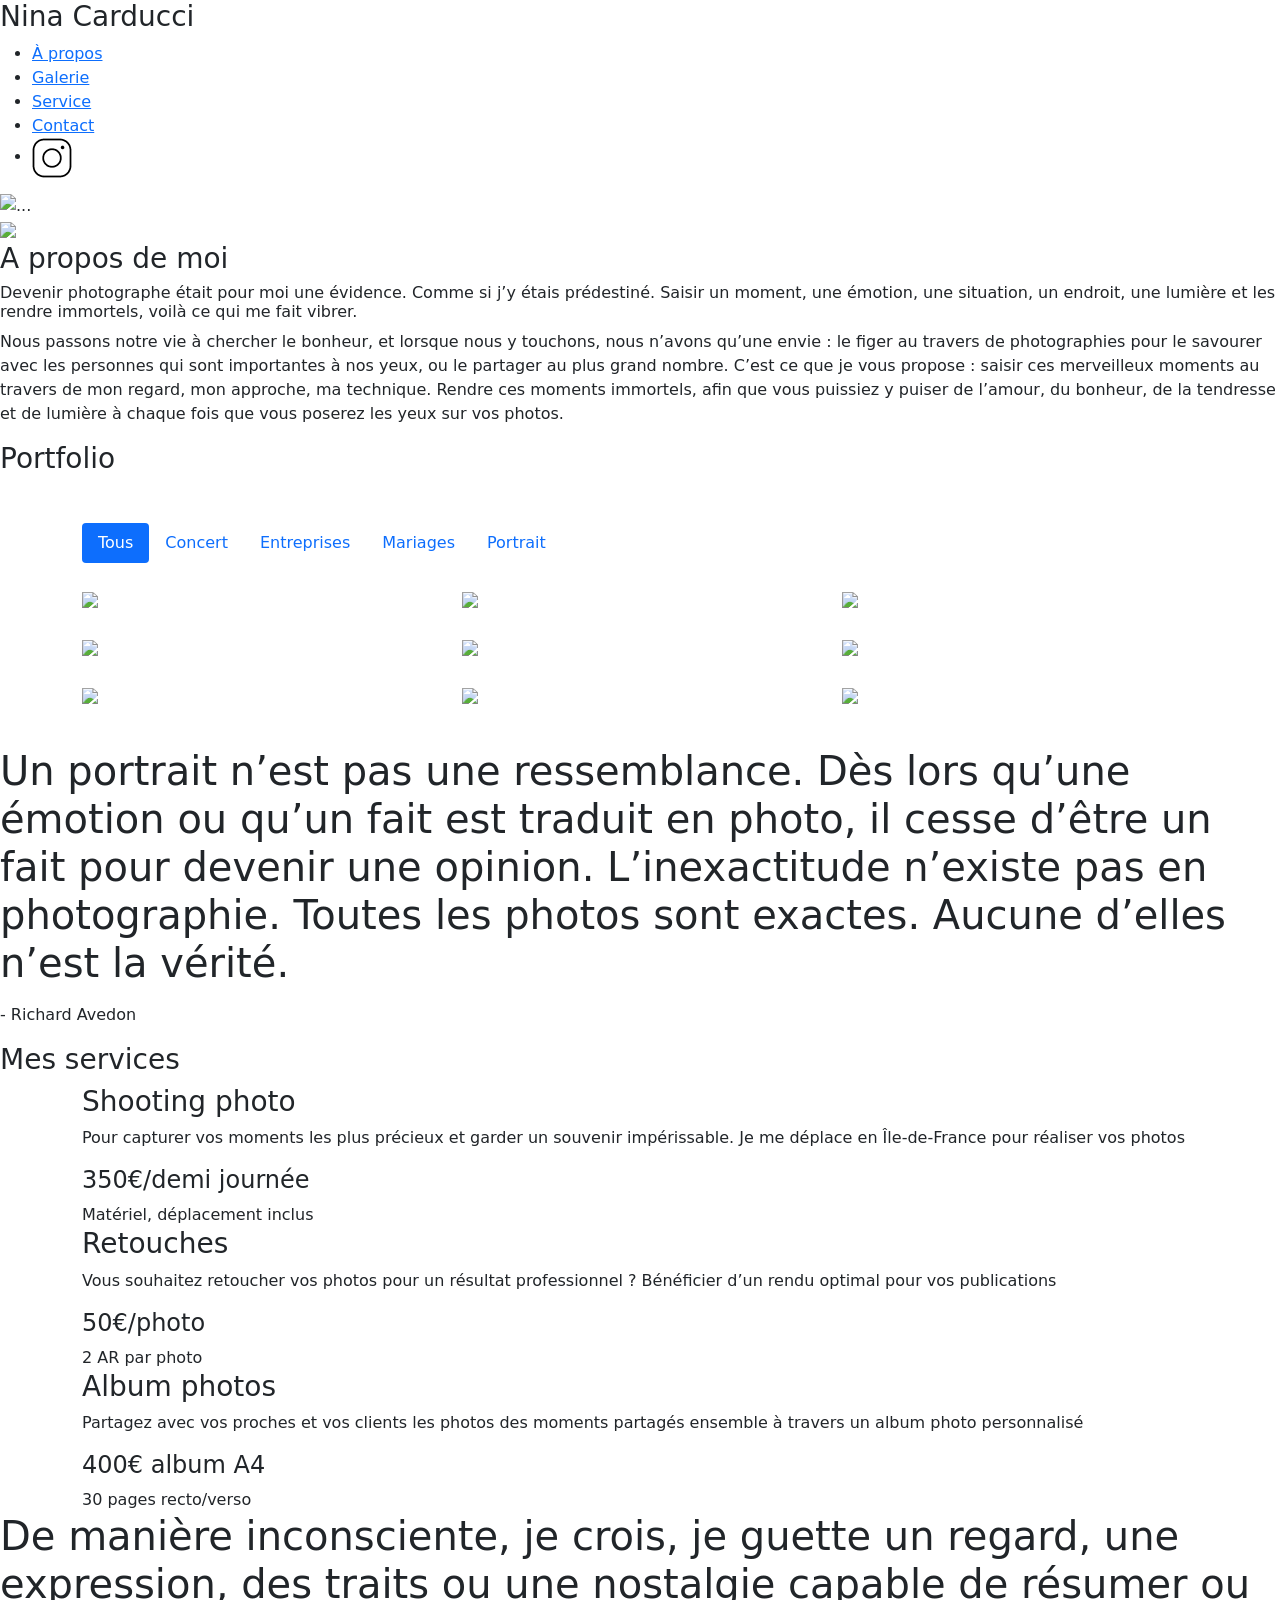
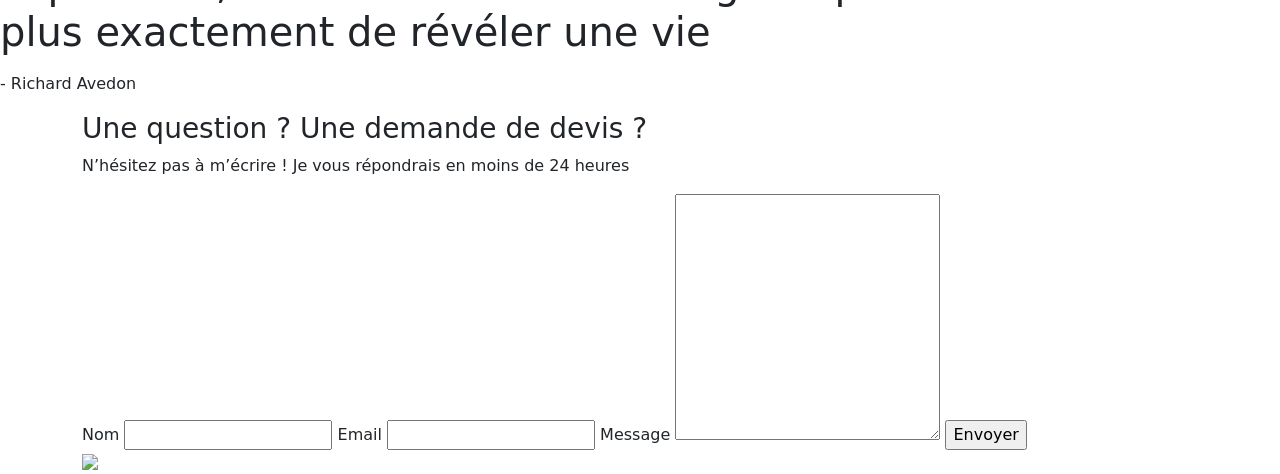
==== Nina-Carducci-Dev/index.html @ 120d2a0c "ive added the nina's folder" ====
<!DOCTYPE html>
<html>
<head>
	<meta name="viewport" content="width=device-width, initial-scale=1.0">
	<link rel="stylesheet" href="./assets/bootstrap/bootstrap.css">
	<link rel="stylesheet" href="./assets/style.css">
	<link rel="preconnect" href="https://fonts.googleapis.com">
	<link rel="preconnect" href="https://fonts.gstatic.com" crossorigin>
	<link href="https://fonts.googleapis.com/css2?family=Inter&family=Spectral:ital,wght@0,400;1,300;1,400;1,800&display=swap" rel="stylesheet">
	<meta charset="UTF-8">
	<script src="./assets/bootstrap/bootstrap.bundle.js"></script>
	<script src="https://code.jquery.com/jquery-3.4.1.min.js" integrity="sha256-CSXorXvZcTkaix6Yvo6HppcZGetbYMGWSFlBw8HfCJo=" crossorigin="anonymous"></script>
	<script src="./assets/maugallery.js"></script>
	<script src="./assets/scripts.js"></script>
</head>
<body>
<div class="top-header">
	<h3 class="name">Nina Carducci</h3>
	<div class="nav">   
		<ul>
			<li><a href="#about">À propos</a></li>
			<li><a href="#gallery">Galerie</a></li>
			<li><a href="#services">Service</a></li>
			<li><a href="#contact">Contact</a></li>
			<li><a class="social-link" href="https://www.instagram.com/ninacarducci.photo/?hl=fr" target="_blank"><img src="assets/images/instagram.png" alt=""></a></li>
		</ul>
	</div>
</div>
<div id="header">

	<div id="carouselExampleIndicators" class="carousel slide" data-bs-ride="carousel">
		<div class="carousel-indicators">
			<button type="button" data-bs-target="#carouselExampleIndicators" data-bs-slide-to="0" class="active" aria-current="true" aria-label="Slide 1"></button>
			<button type="button" data-bs-target="#carouselExampleIndicators" data-bs-slide-to="1" aria-label="Slide 2"></button>
			<button type="button" data-bs-target="#carouselExampleIndicators" data-bs-slide-to="2" aria-label="Slide 3"></button>
		</div>
		<div class="carousel-inner">
			<div class="carousel-item active">
				<img src="./assets/images/slider/ryoji-iwata-wUZjnOv7t0g-unsplash.jpg" class="d-block w-100" alt="...">
			</div>
			<div class="carousel-item">
				<img src="./assets/images/slider/nicholas-green-nPz8akkUmDI-unsplash.jpg" class="d-block w-100" alt="...">
			</div>
			<div class="carousel-item">
				<img src="./assets/images/slider/edward-cisneros-3_h6-1NPDGw-unsplash.jpg" class="d-block w-100" alt="...">
			</div>
		</div>
		<button class="carousel-control-prev" type="button" data-bs-target="#carouselExampleIndicators" data-bs-slide="prev">
			<span class="carousel-control-prev-icon" aria-hidden="true"></span>
			<span class="visually-hidden">Previous</span>
		</button>
		<button class="carousel-control-next" type="button" data-bs-target="#carouselExampleIndicators" data-bs-slide="next">
			<span class="carousel-control-next-icon" aria-hidden="true"></span>
			<span class="visually-hidden">Next</span>
		</button>
	</div>
</div>
<div id="about">
	<div class="picture left">
		<img src="./assets/images/nina.png">
	</div>
	<div id="about-me">
		<h3 class="about-me__title">A propos de moi</h3>
		<h6 class="about-me__introduction">Devenir photographe était pour moi une évidence. Comme si j’y étais prédestiné. Saisir un moment, une émotion, une situation, un endroit, une lumière et les rendre immortels, voilà ce qui me fait vibrer.</h6>
		<p>Nous passons notre vie à chercher le bonheur, et lorsque nous y touchons, nous n’avons qu’une envie : le figer au travers de photographies pour le savourer avec les personnes qui sont importantes à nos yeux, ou le partager au plus grand nombre.
			C’est ce que je vous propose : saisir ces merveilleux moments au travers de mon regard, mon approche, ma technique. Rendre ces moments immortels, afin que vous puissiez y puiser de l’amour, du bonheur, de la tendresse et de lumière à chaque fois que vous poserez les yeux sur vos photos.</p>
	</div>
</div>
<div id="gallery">
	<h3 class="title">Portfolio</h3>
	<div class="container py-3">
		<div class="gallery" style="display: none">
			<img data-gallery-tag="Concert" class="gallery-item" src="./assets/images/gallery/concerts/aaron-paul-wnX-fXzB6Cw-unsplash.jpg"/>
			<img data-gallery-tag="Entreprises" class="gallery-item" src="./assets/images/gallery/entreprise/ali-morshedlou-WMD64tMfc4k-unsplash.jpg"/>
			<img data-gallery-tag="Entreprises" class="gallery-item" src="./assets/images/gallery/entreprise/jason-goodman-tHO1_OuKbg0-unsplash.jpg"/>
			<img data-gallery-tag="Mariages" class="gallery-item" src="./assets/images/gallery/mariage/hannah-busing-RvF2R_qMpRk-unsplash.jpg"/>
			<img data-gallery-tag="Portrait" class="gallery-item" src="./assets/images/gallery/portraits/ade-tunji-rVkhWWZFAtQ-unsplash.jpg"/>
			<img data-gallery-tag="Mariages" class="gallery-item" src="./assets/images/gallery/mariage/jakob-owens-SiniLJkXhMc-unsplash.jpg"/>
			<img data-gallery-tag="Portrait" class="gallery-item" src="./assets/images/gallery/portraits/nino-van-prattenburg--443cl1uR_8-unsplash.jpg"/>
			<img data-gallery-tag="Concert" class="gallery-item" src="./assets/images/gallery/concerts/austin-neill-hgO1wFPXl3I-unsplash.jpg"/>
			<img data-gallery-tag="Entreprises" class="gallery-item" src="./assets/images/gallery/entreprise/mateus-campos-felipe-Fsgzm8N0hIY-unsplash.jpg"/>
		</div>
	</div>
	<div class="quote">
		<figure>
			<blockquote>
				<h1 class="quote__text">Un portrait n’est pas une ressemblance. Dès lors qu’une émotion ou qu’un fait est traduit en photo, il cesse d’être un fait pour devenir une opinion. L’inexactitude n’existe pas en photographie. Toutes les photos sont exactes. Aucune d’elles n’est la vérité.</h1>
			</blockquote>
			<figcaption class="quote__author">- Richard Avedon</figcaption>
		</figure>
	</div>
</div>
<div id="services">
	<h3 class="title">Mes services</h3>
	<div class="container">
		<div class="service">
			<div class="service__description">
				<h3>Shooting photo</h3>
				<p>Pour capturer vos moments les plus précieux et garder un souvenir impérissable. Je me déplace en Île-de-France pour réaliser vos photos</p>
			</div>
			<div class="service__price">
				<h4>350€/demi journée</h4>
				<span>Matériel, déplacement inclus</span>
			</div>

		</div>
		<div class="service">
			<div class="service__description">
				<h3>Retouches</h3>
				<p>Vous souhaitez retoucher vos photos pour un résultat professionnel ? Bénéficier d’un rendu optimal pour vos publications</p>
			</div>
			<div class="service__price">
				<h4>50€/photo</h4>
				<span>2 AR par photo</span>
			</div>
		</div>
		<div class="service">
			<div class="service__description">
				<h3>Album photos</h3>
				<p>Partagez avec vos proches et vos clients les photos des moments partagés ensemble à travers un album photo personnalisé</p>
			</div>
			<div class="service__price">
				<h4>400€ album A4</h4>
				<span>30 pages recto/verso</span>
			</div>
		</div>
	</div>
</div>
<div class="quote">
	<figure>
		<blockquote>
			<h1 class="quote__text">De manière inconsciente, je crois, je guette un regard, une expression, des traits ou une nostalgie capable de résumer ou plus exactement de révéler une vie</h1>
		</blockquote>
		<figcaption class="quote__author">- Richard Avedon</figcaption>
	</figure>
</div>
<div id="contact">
	<div class="container">
		<div class="form-container">
			<h3>Une question ? Une demande de devis ?</h3>
			<p> N’hésitez pas à m’écrire ! Je vous répondrais en moins de 24 heures</p>
			<form action="" method="post">
				<label>Nom</label>
				<input type="text" name="nom" id="nom">
				<label>Email</label>
				<input type="email" name="email" id="email">
				<label>Message</label>
				<textarea name="message" id="message" cols="30" rows="10"></textarea>
				<input type="submit" value="Envoyer"/>
			</form>
		</div>
		<div class="picture right">
			<img src="./assets/images/camera.png">
		</div>
	</div>
</div>
</body>
</html>
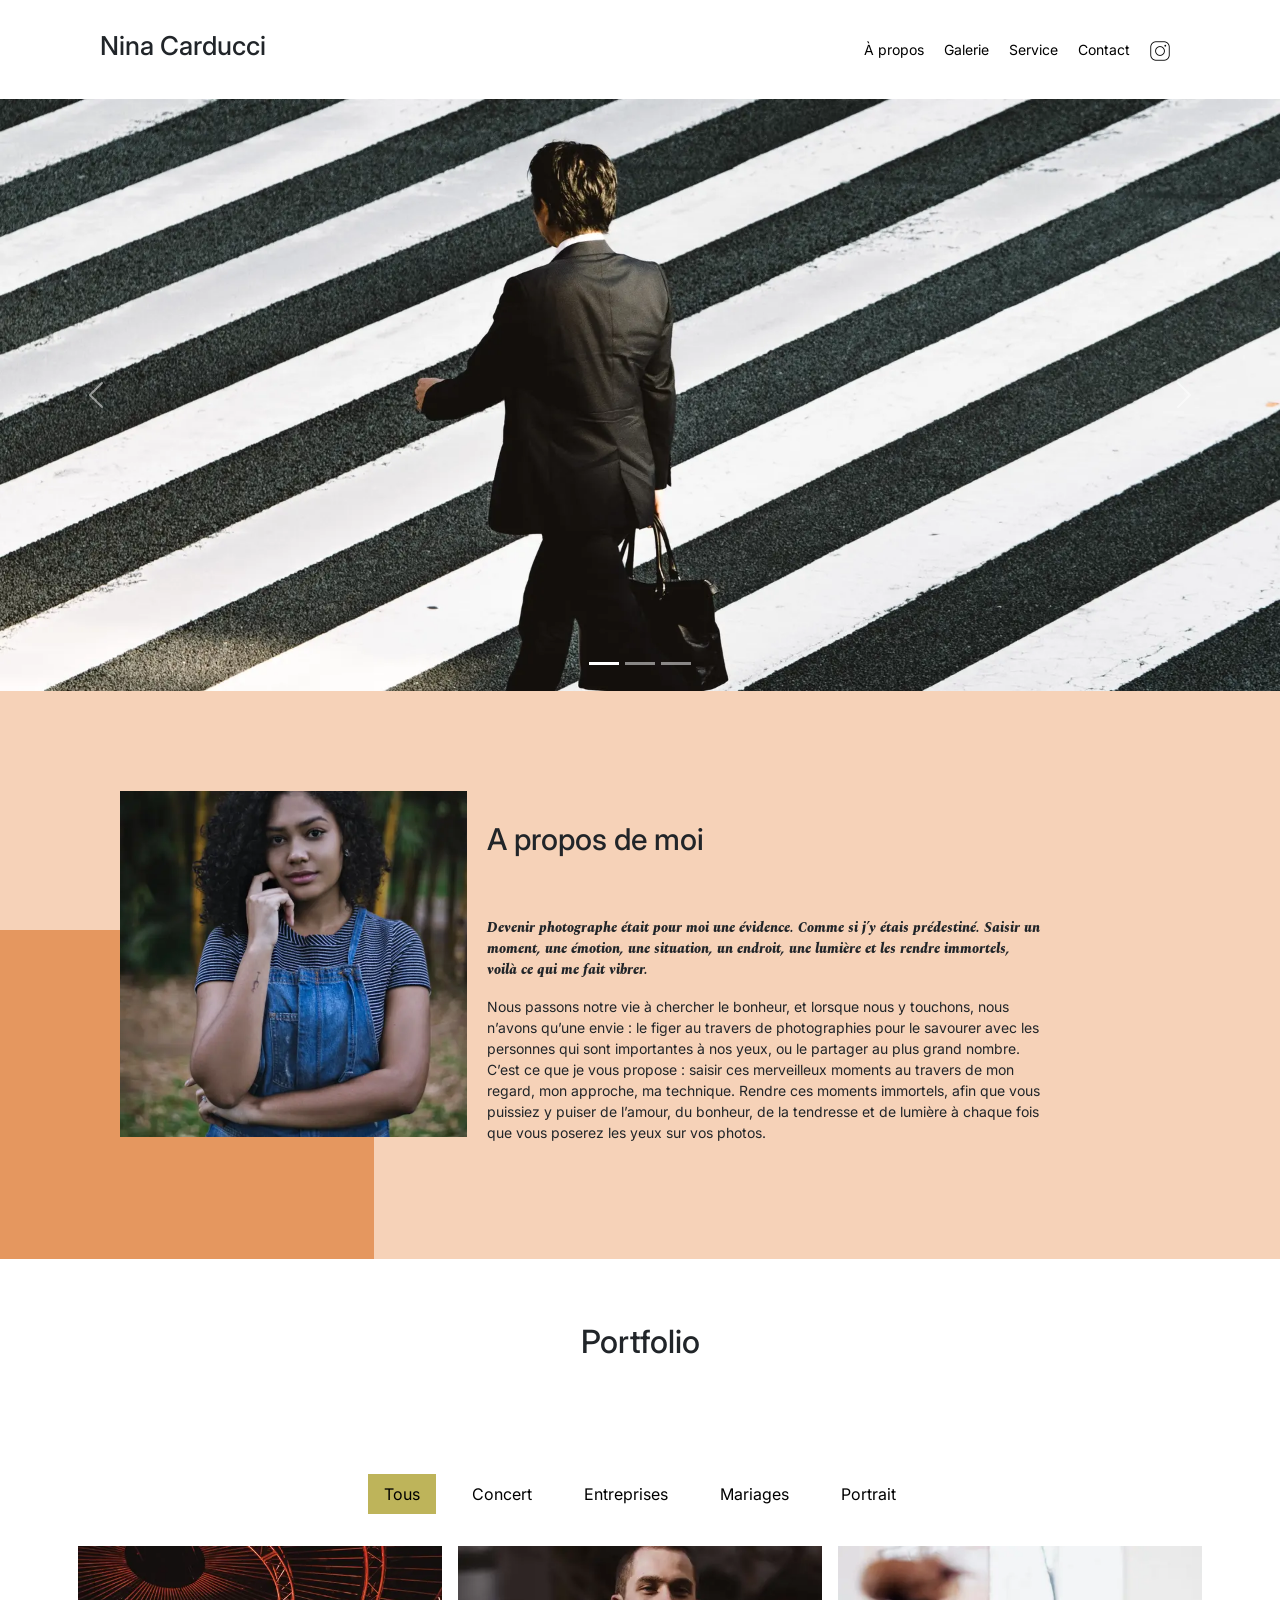
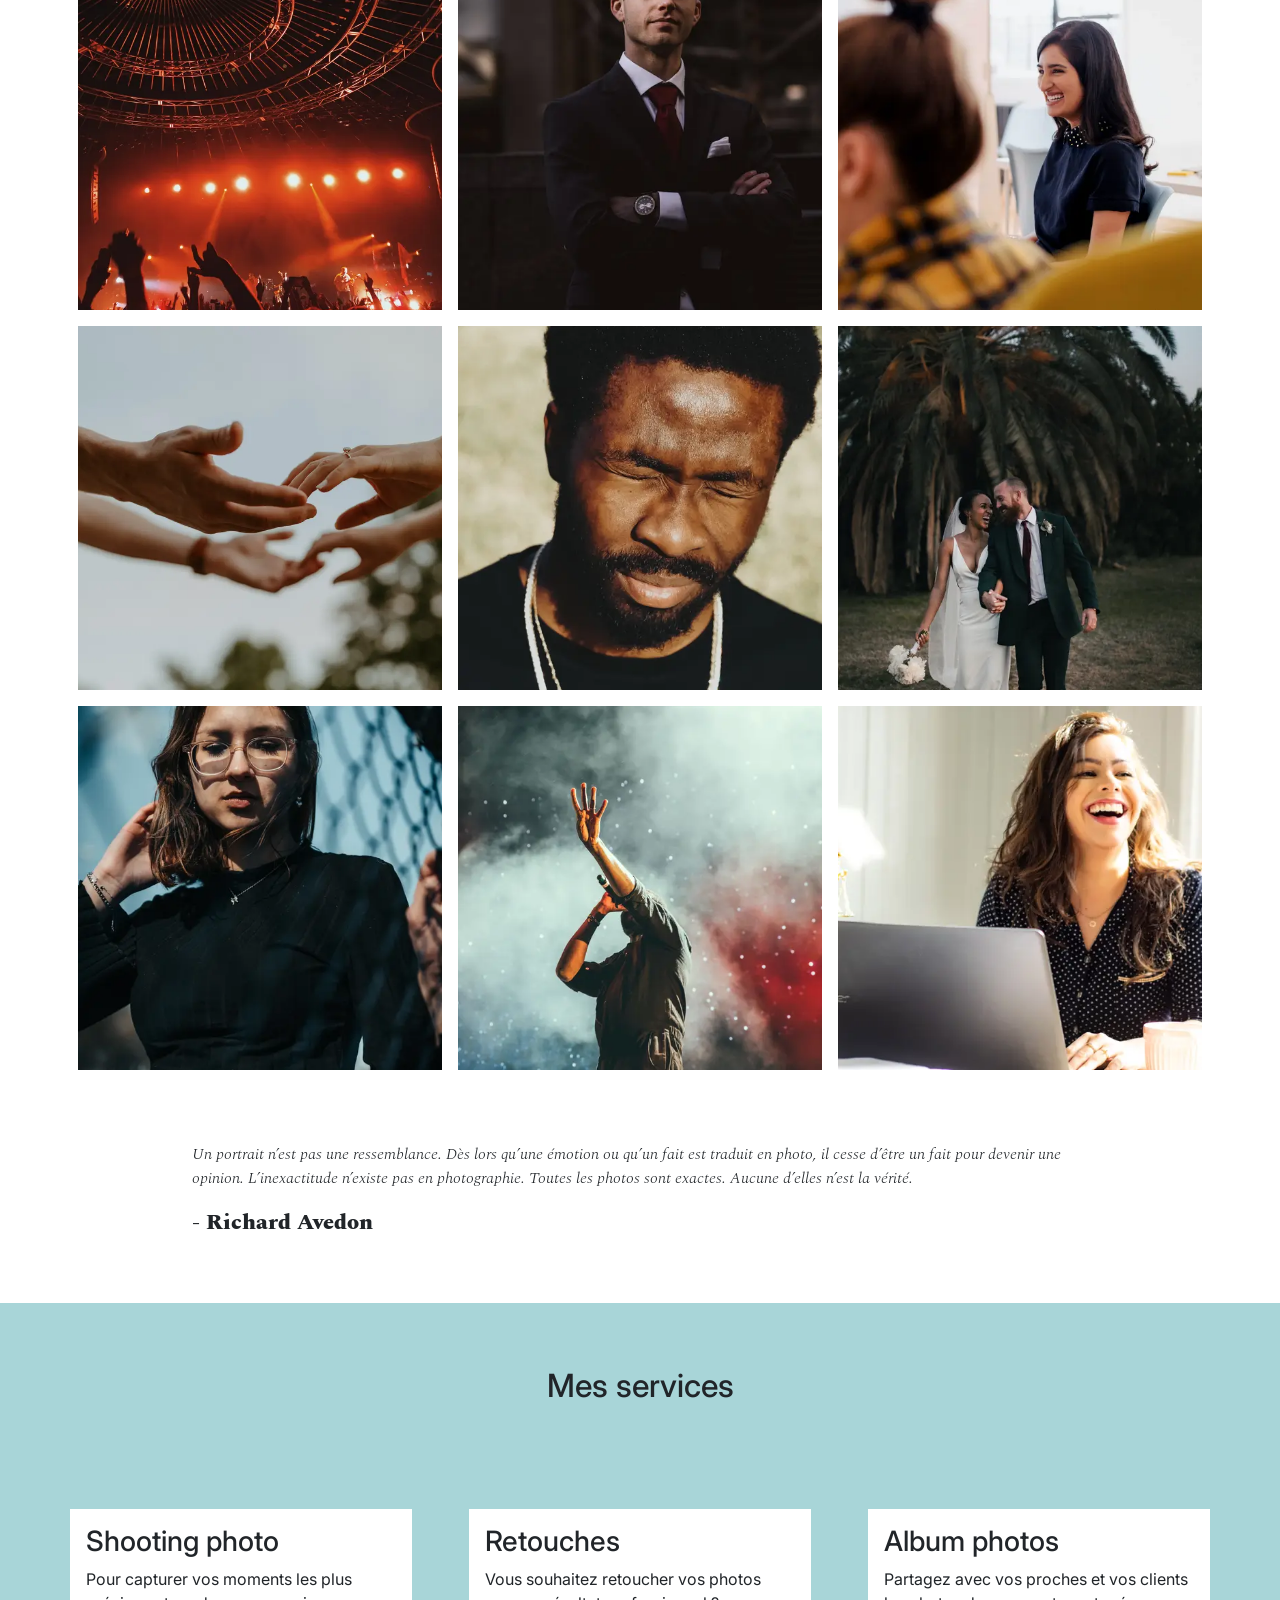
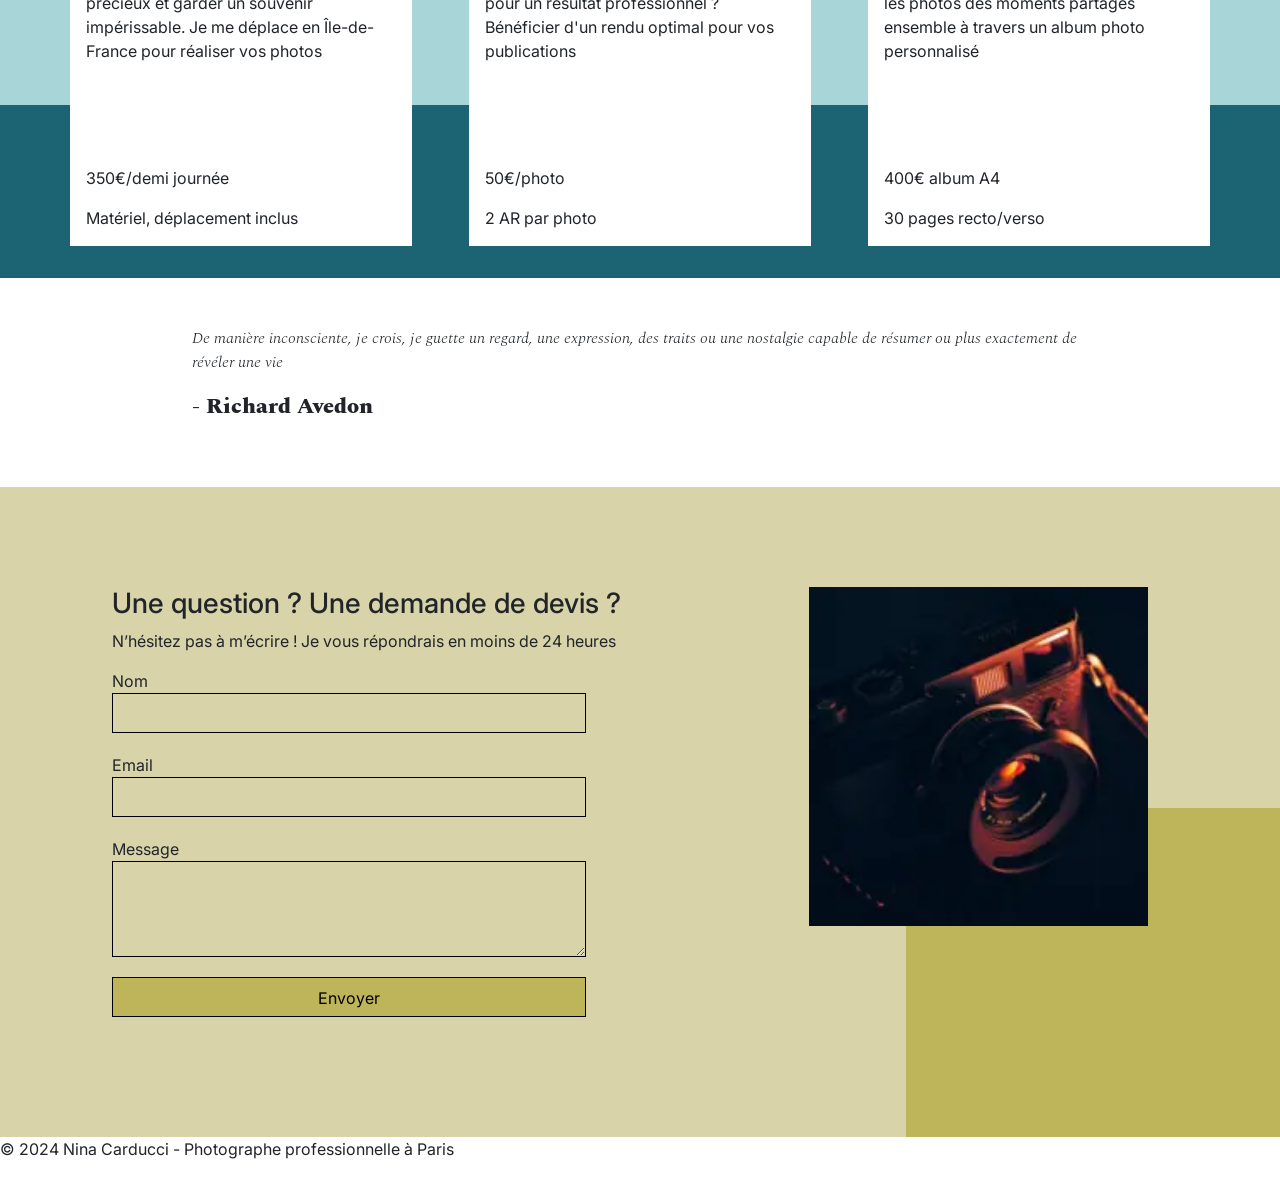
==== commit aef364a6: "Optimisation images : conversion WebP + redimensionnement + performance" ====
--- a/Nina-Carducci-Dev/index.html
+++ b/Nina-Carducci-Dev/index.html
@@ -1,32 +1,36 @@
 <!DOCTYPE html>
-<html>
+<html lang="fr">
 <head>
 	<meta name="viewport" content="width=device-width, initial-scale=1.0">
-	<link rel="stylesheet" href="./assets/bootstrap/bootstrap.css">
+	<link rel="stylesheet" href="./assets/bootstrap/bootstrap.min.css">
 	<link rel="stylesheet" href="./assets/style.css">
 	<link rel="preconnect" href="https://fonts.googleapis.com">
 	<link rel="preconnect" href="https://fonts.gstatic.com" crossorigin>
-	<link href="https://fonts.googleapis.com/css2?family=Inter&family=Spectral:ital,wght@0,400;1,300;1,400;1,800&display=swap" rel="stylesheet">
+	<link href="https://fonts.googleapis.com/css2?family=Inter&family=Spectral:ital,wght@0,400;1,300;1,400;1,800&display=swap" rel="stylesheet" media="print" onload="this.media='all'">
+	<link rel="preload" href="./assets/images/slider/ryoji-iwata-wUZjnOv7t0g-unsplash.webp" as="image" fetchpriority="high">
 	<meta charset="UTF-8">
-	<script src="./assets/bootstrap/bootstrap.bundle.js"></script>
-	<script src="https://code.jquery.com/jquery-3.4.1.min.js" integrity="sha256-CSXorXvZcTkaix6Yvo6HppcZGetbYMGWSFlBw8HfCJo=" crossorigin="anonymous"></script>
-	<script src="./assets/maugallery.js"></script>
-	<script src="./assets/scripts.js"></script>
+	<title>Nina Carducci  Photographe professionnelle</title>
+	<meta name="description" content="Nina Carducci, photographe professionnelle à Paris. Portraits, mariages, événements et shooting photo en Île-de-France. Devis gratuit.">
+	<script src="./assets/bootstrap/bootstrap.bundle.min.js" defer></script>
+	<script src="https://code.jquery.com/jquery-3.4.1.min.js" integrity="sha256-CSXorXvZcTkaix6Yvo6HppcZGetbYMGWSFlBw8HfCJo=" crossorigin="anonymous" defer></script>
+	<script src="./assets/maugallery.js" defer></script>
+	<script src="./assets/scripts.js" defer></script>
 </head>
 <body>
-<div class="top-header">
-	<h3 class="name">Nina Carducci</h3>
-	<div class="nav">   
+<header class="top-header">
+	<h1 class="name">Nina Carducci</h1>
+	<nav class="nav">   
 		<ul>
 			<li><a href="#about">À propos</a></li>
 			<li><a href="#gallery">Galerie</a></li>
 			<li><a href="#services">Service</a></li>
 			<li><a href="#contact">Contact</a></li>
-			<li><a class="social-link" href="https://www.instagram.com/ninacarducci.photo/?hl=fr" target="_blank"><img src="assets/images/instagram.png" alt=""></a></li>
+			<li><a class="social-link" href="https://www.instagram.com/ninacarducci.photo/?hl=fr" target="_blank"><img src="assets/images/instagram.png" alt="Instagram de Nina Carducci"></a></li>
 		</ul>
-	</div>
-</div>
-<div id="header">
+	</nav>
+</header>
+<main>
+<section id="header" aria-label="Bannière principale">
 
 	<div id="carouselExampleIndicators" class="carousel slide" data-bs-ride="carousel">
 		<div class="carousel-indicators">
@@ -36,13 +40,13 @@
 		</div>
 		<div class="carousel-inner">
 			<div class="carousel-item active">
-				<img src="./assets/images/slider/ryoji-iwata-wUZjnOv7t0g-unsplash.jpg" class="d-block w-100" alt="...">
+				<img src="./assets/images/slider/ryoji-iwata-wUZjnOv7t0g-unsplash.webp" width="1920" height="888" class="d-block w-100" alt="Photographe en action lors d'un événement" fetchpriority="high">
 			</div>
 			<div class="carousel-item">
-				<img src="./assets/images/slider/nicholas-green-nPz8akkUmDI-unsplash.jpg" class="d-block w-100" alt="...">
+				<img src="./assets/images/slider/nicholas-green-nPz8akkUmDI-unsplash.webp" width="1920" height="888" class="d-block w-100" alt="Séance photo professionnelle en lumière naturelle">
 			</div>
 			<div class="carousel-item">
-				<img src="./assets/images/slider/edward-cisneros-3_h6-1NPDGw-unsplash.jpg" class="d-block w-100" alt="...">
+				<img src="./assets/images/slider/edward-cisneros-3_h6-1NPDGw-unsplash.webp" width="1920" height="887" class="d-block w-100" alt="Portrait capturé lors d'un shooting photo">
 			</div>
 		</div>
 		<button class="carousel-control-prev" type="button" data-bs-target="#carouselExampleIndicators" data-bs-slide="prev">
@@ -54,44 +58,44 @@
 			<span class="visually-hidden">Next</span>
 		</button>
 	</div>
-</div>
-<div id="about">
+</section>
+<section id="about" aria-labelledby="about-title">
 	<div class="picture left">
-		<img src="./assets/images/nina.png">
+				<img src="./assets/images/nina.webp" alt="Nina Carducci, photographe professionnelle" loading="lazy">
 	</div>
 	<div id="about-me">
-		<h3 class="about-me__title">A propos de moi</h3>
-		<h6 class="about-me__introduction">Devenir photographe était pour moi une évidence. Comme si j’y étais prédestiné. Saisir un moment, une émotion, une situation, un endroit, une lumière et les rendre immortels, voilà ce qui me fait vibrer.</h6>
+		<h2 id="about-title" class="about-me__title">A propos de moi</h2>
+		<p class="about-me__introduction">Devenir photographe était pour moi une évidence. Comme si j’y étais prédestiné. Saisir un moment, une émotion, une situation, un endroit, une lumière et les rendre immortels, voilà ce qui me fait vibrer.</p>
 		<p>Nous passons notre vie à chercher le bonheur, et lorsque nous y touchons, nous n’avons qu’une envie : le figer au travers de photographies pour le savourer avec les personnes qui sont importantes à nos yeux, ou le partager au plus grand nombre.
 			C’est ce que je vous propose : saisir ces merveilleux moments au travers de mon regard, mon approche, ma technique. Rendre ces moments immortels, afin que vous puissiez y puiser de l’amour, du bonheur, de la tendresse et de lumière à chaque fois que vous poserez les yeux sur vos photos.</p>
 	</div>
-</div>
-<div id="gallery">
-	<h3 class="title">Portfolio</h3>
+</section>
+<section id="gallery" aria-labelledby="gallery-title">
+	<h2 id="gallery-title" class="title">Portfolio</h2>
 	<div class="container py-3">
 		<div class="gallery" style="display: none">
-			<img data-gallery-tag="Concert" class="gallery-item" src="./assets/images/gallery/concerts/aaron-paul-wnX-fXzB6Cw-unsplash.jpg"/>
-			<img data-gallery-tag="Entreprises" class="gallery-item" src="./assets/images/gallery/entreprise/ali-morshedlou-WMD64tMfc4k-unsplash.jpg"/>
-			<img data-gallery-tag="Entreprises" class="gallery-item" src="./assets/images/gallery/entreprise/jason-goodman-tHO1_OuKbg0-unsplash.jpg"/>
-			<img data-gallery-tag="Mariages" class="gallery-item" src="./assets/images/gallery/mariage/hannah-busing-RvF2R_qMpRk-unsplash.jpg"/>
-			<img data-gallery-tag="Portrait" class="gallery-item" src="./assets/images/gallery/portraits/ade-tunji-rVkhWWZFAtQ-unsplash.jpg"/>
-			<img data-gallery-tag="Mariages" class="gallery-item" src="./assets/images/gallery/mariage/jakob-owens-SiniLJkXhMc-unsplash.jpg"/>
-			<img data-gallery-tag="Portrait" class="gallery-item" src="./assets/images/gallery/portraits/nino-van-prattenburg--443cl1uR_8-unsplash.jpg"/>
-			<img data-gallery-tag="Concert" class="gallery-item" src="./assets/images/gallery/concerts/austin-neill-hgO1wFPXl3I-unsplash.jpg"/>
-			<img data-gallery-tag="Entreprises" class="gallery-item" src="./assets/images/gallery/entreprise/mateus-campos-felipe-Fsgzm8N0hIY-unsplash.jpg"/>
+			<img data-gallery-tag="Concert" class="gallery-item" src="./assets/images/gallery/concerts/aaron-paul-wnX-fXzB6Cw-unsplash.webp" alt="Photo de concert prise par Nina Carducci" loading="lazy"/>
+			<img data-gallery-tag="Entreprises" class="gallery-item" src="./assets/images/gallery/entreprise/ali-morshedlou-WMD64tMfc4k-unsplash.webp" alt="Portrait professionnel en entreprise" loading="lazy"/>
+			<img data-gallery-tag="Entreprises" class="gallery-item" src="./assets/images/gallery/entreprise/jason-goodman-tHO1_OuKbg0-unsplash.webp" alt="Shooting photo corporate" loading="lazy"/>
+			<img data-gallery-tag="Mariages" class="gallery-item" src="./assets/images/gallery/mariage/hannah-busing-RvF2R_qMpRk-unsplash.webp" alt="Photo de mariage capturée par Nina Carducci" loading="lazy"/>
+			<img data-gallery-tag="Portrait" class="gallery-item" src="./assets/images/gallery/portraits/ade-tunji-rVkhWWZFAtQ-unsplash.webp" alt="Portrait artistique en studio" loading="lazy"/>
+			<img data-gallery-tag="Mariages" class="gallery-item" src="./assets/images/gallery/mariage/jakob-owens-SiniLJkXhMc-unsplash.webp" alt="Moments de bonheur lors d'un mariage" loading="lazy"/>
+			<img data-gallery-tag="Portrait" class="gallery-item" src="./assets/images/gallery/portraits/nino-van-prattenburg--443cl1uR_8-unsplash.webp" alt="Portrait expressif en lumière naturelle" loading="lazy"/>
+			<img data-gallery-tag="Concert" class="gallery-item" src="./assets/images/gallery/concerts/austin-neill-hgO1wFPXl3I-unsplash.webp" alt="Ambiance d'un concert en photographie" loading="lazy"/>
+			<img data-gallery-tag="Entreprises" class="gallery-item" src="./assets/images/gallery/entreprise/mateus-campos-felipe-Fsgzm8N0hIY-unsplash.webp" alt="Portrait d'entrepreneur professionnel" loading="lazy"/>
 		</div>
 	</div>
 	<div class="quote">
 		<figure>
 			<blockquote>
-				<h1 class="quote__text">Un portrait n’est pas une ressemblance. Dès lors qu’une émotion ou qu’un fait est traduit en photo, il cesse d’être un fait pour devenir une opinion. L’inexactitude n’existe pas en photographie. Toutes les photos sont exactes. Aucune d’elles n’est la vérité.</h1>
+				<p class="quote__text">Un portrait n’est pas une ressemblance. Dès lors qu’une émotion ou qu’un fait est traduit en photo, il cesse d’être un fait pour devenir une opinion. L’inexactitude n’existe pas en photographie. Toutes les photos sont exactes. Aucune d’elles n’est la vérité.</p>
 			</blockquote>
 			<figcaption class="quote__author">- Richard Avedon</figcaption>
 		</figure>
 	</div>
-</div>
-<div id="services">
-	<h3 class="title">Mes services</h3>
+</section>
+<section id="services" aria-labelledby="services-title">
+	<h2 id="services-title" class="title">Mes services</h2>
 	<div class="container">
 		<div class="service">
 			<div class="service__description">
@@ -99,7 +103,7 @@
 				<p>Pour capturer vos moments les plus précieux et garder un souvenir impérissable. Je me déplace en Île-de-France pour réaliser vos photos</p>
 			</div>
 			<div class="service__price">
-				<h4>350€/demi journée</h4>
+			<p class="service__price-title">350€/demi journée</p>
 				<span>Matériel, déplacement inclus</span>
 			</div>
 
@@ -107,10 +111,10 @@
 		<div class="service">
 			<div class="service__description">
 				<h3>Retouches</h3>
-				<p>Vous souhaitez retoucher vos photos pour un résultat professionnel ? Bénéficier d’un rendu optimal pour vos publications</p>
+				<p>Vous souhaitez retoucher vos photos pour un résultat professionnel ? Bénéficier d'un rendu optimal pour vos publications</p>
 			</div>
 			<div class="service__price">
-				<h4>50€/photo</h4>
+				<p class="service__price-title">50€/photo</p>
 				<span>2 AR par photo</span>
 			</div>
 		</div>
@@ -120,39 +124,43 @@
 				<p>Partagez avec vos proches et vos clients les photos des moments partagés ensemble à travers un album photo personnalisé</p>
 			</div>
 			<div class="service__price">
-				<h4>400€ album A4</h4>
+				<p class="service__price-title">400€ album A4</p>
 				<span>30 pages recto/verso</span>
 			</div>
 		</div>
 	</div>
-</div>
-<div class="quote">
+</section>
+<section class="quote" aria-label="Citation">
 	<figure>
 		<blockquote>
-			<h1 class="quote__text">De manière inconsciente, je crois, je guette un regard, une expression, des traits ou une nostalgie capable de résumer ou plus exactement de révéler une vie</h1>
+			<p class="quote__text">De manière inconsciente, je crois, je guette un regard, une expression, des traits ou une nostalgie capable de résumer ou plus exactement de révéler une vie</p>
 		</blockquote>
 		<figcaption class="quote__author">- Richard Avedon</figcaption>
 	</figure>
-</div>
-<div id="contact">
+</section>
+<section id="contact" aria-labelledby="contact-title">
 	<div class="container">
 		<div class="form-container">
-			<h3>Une question ? Une demande de devis ?</h3>
+			<h3 id="contact-title">Une question ? Une demande de devis ?</h3>
 			<p> N’hésitez pas à m’écrire ! Je vous répondrais en moins de 24 heures</p>
 			<form action="" method="post">
-				<label>Nom</label>
+				<label for="nom">Nom</label>
 				<input type="text" name="nom" id="nom">
-				<label>Email</label>
+				<label for="email">Email</label>
 				<input type="email" name="email" id="email">
-				<label>Message</label>
+				<label for="message">Message</label>
 				<textarea name="message" id="message" cols="30" rows="10"></textarea>
 				<input type="submit" value="Envoyer"/>
 			</form>
 		</div>
 		<div class="picture right">
-			<img src="./assets/images/camera.png">
+			<img src="./assets/images/camera.webp" alt="" loading="lazy">
 		</div>
 	</div>
-</div>
+</section>
+</main>
+<footer class="footer">
+	<p>&copy; 2024 Nina Carducci - Photographe professionnelle à Paris</p>
+</footer>
 </body>
 </html>
--- a/Nina-Carducci-Dev/assets/style.css
+++ b/Nina-Carducci-Dev/assets/style.css
@@ -0,0 +1,359 @@
+body {
+	max-width: 1920px;
+	margin: auto;
+}
+* {
+	font-family: 'Inter';
+	font-style: normal;
+}
+.carousel-item img {
+	height: auto;
+}
+.top-header {
+	background-color: white;
+	position: sticky;
+	top:0;
+	z-index: 1000;
+	display: flex;
+	justify-content: space-between;
+	padding-inline: 100px;
+	padding-block: 30px;
+	align-items: center;
+}
+
+.top-header .name {
+	font-size: 26px;
+}
+
+.nav ul {
+	display: flex;
+	list-style-type: none;
+	font-size: 14px;
+	margin-bottom: 0;
+}
+
+.nav li {
+	padding-inline: 10px;
+}
+
+.nav a {
+	text-decoration: none;
+	color: #000
+}
+
+.social-link img {
+	width: 20px;
+}
+
+#about {
+	display: flex;
+	background-color: #F6D2B8;
+	padding-inline: 100px;
+	padding-block: 100px;
+	position: relative;
+}
+
+.picture.left::before {
+	content: ' ';
+	background-color: #E5975F;
+	width: 374px;
+	height: 329px;
+	position: absolute;
+	bottom: 0;
+	left: 0;
+	z-index: -1;
+}
+
+.picture {
+	flex: 1;
+	margin: 0 20px;
+	z-index: 0;
+}
+
+.picture img {
+	width: 100%;
+
+}
+#about-me {
+	flex: 2
+}
+.about-me__title {
+	margin-top: 1em;
+	margin-bottom: 60px;
+	font-size: 30px;
+}
+.about-me__introduction {
+	font-family: 'Spectral';
+	font-weight: 800;
+	font-style: italic;
+	width: 60%;
+}
+#about-me p {
+	width: 80%;
+	font-size: 14px;
+}
+
+#gallery {
+	/*	min-height: 100vh; */
+}
+.title{
+	text-align: center;
+	padding-block: 2em;
+}
+.gallery .nav {
+	justify-content: center;
+}
+.nav-pills .nav-link.active, .nav-pills .show > .nav-link {
+	color: #000;
+	background-color: #BEB45A;
+	border-radius:0 ;
+}
+.nav-pills .nav-link {
+	color: #000
+}
+.item-column {
+	position: relative;
+	margin-bottom: 0 !important;
+	padding: 0;
+}
+.item-column::after{
+	content: "";
+	display: block;
+	padding-bottom: 100%;
+
+}
+.gallery-item {
+	position: absolute;
+	width: 100%;
+	height: 100%;
+	object-fit: cover;
+	padding: .5em;
+}
+.mg-prev, .mg-next {
+	width: 30px;
+	height: 30px;
+	border-radius: 00%;
+	justify-content: center;
+	align-items: center;
+	display: flex;
+	font-size: 24px;
+}
+
+.quote {
+	font-family: 'Spectral';
+	font-style: italic;
+	width: 70%;
+	margin: auto;
+	padding-block: 3em;
+}
+.quote__text {
+	font-family: Spectral;
+	font-style: italic;
+	font-weight: 300;
+
+}
+.quote__author {
+	font-family: Spectral;
+	font-weight: 800;
+	font-size: 22px;
+}
+
+#services {
+	margin: auto;
+	background-color: #A8D5D8 ;
+	position: relative;
+}
+#services .container::before{
+	content: ' ';
+	background-color: #1C6474;
+	position: absolute;
+	width: 100%;
+	height: 30%;
+	bottom: 0;
+	left: 0;
+	z-index: 0;
+}
+
+#services .container {
+	justify-content: space-between;
+	display: flex;
+	padding : 2em 0;
+
+}
+
+.service {
+	background-color: white;
+	max-width: 390px;
+	width: 30%;
+	height: 337px;
+	padding: 1em;
+	display: flex;
+	flex-direction: column;
+	justify-content: space-between;
+	z-index: 1;
+}
+
+#contact {
+	margin: auto;
+	background-color: #D8D3A8 ;
+	position: relative;
+	padding-inline: 100px;
+	padding-block: 100px;
+}
+
+#contact .container {
+	display: flex;
+}
+.picture.right::before {
+	content: ' ';
+	background-color: #BEB45A;
+	width: 374px;
+	height: 329px;
+	position: absolute;
+	bottom: 0;
+	right: 0;
+	z-index: -1;
+}
+.form-container {
+	flex : 2;
+
+}
+form {
+	display: flex;
+	flex-direction: column;
+	width: 70%;
+	align-items: flex-start;
+}
+
+form input {
+	width: 100%;
+	background-color: transparent;
+	border: solid 1px;
+	height: 2.5em;
+	margin-bottom: 20px;
+}
+
+form textarea {
+	width: 100%;
+	background-color: transparent;
+	border: solid 1px;
+	height: 5em;
+	line-height: 2.5em;
+	font-size: 1.2em;
+	margin-bottom: 20px;
+}
+input[type="submit"] {
+	background-color: #BEB45A;
+	padding: .5em 1em
+}
+
+@media all and (max-width: 1180px) {
+	.picture {
+		flex : 2;
+	}
+	#about, #contact .container {
+		align-items: center;
+	}
+	.about-me__title {
+		margin-top: 0;
+		margin-bottom: 1em;
+	}
+	#about-me h6, #about-me p {
+		width: 100%;
+	}
+}
+
+@media all and (max-width: 1000px) {
+	#about{
+		flex-direction: column;
+
+	}
+	.picture {
+		width: 50%;
+	}
+	.picture.left::before {
+		width: 100%;
+		height: 30%;
+		position: absolute;
+		bottom: auto;
+		top: 0;
+		left: 0;
+		z-index: -1;
+	}
+	.about-me__title{
+		text-align: center;
+		margin-top: 1em;
+	}
+	#services .container {
+		flex-direction: column;
+	}
+	.service {
+		width: 100%;
+		max-width: 100%;
+		height: auto;
+		margin: 2em 0
+	}
+	.service__description{
+		margin-bottom: 1em;
+	}
+
+	#services .container::before{
+		width: 30%;
+		height: 100%;
+		bottom: 0;
+		right: 0;
+		left: auto;
+		z-index: 0;
+	}
+
+	#contact .container {
+		flex-direction: column;
+	}
+	#contact .picture.right {
+		margin-top: 1em;
+	}
+	.picture.right::before {
+		width: 100%;
+		height: 30%;
+		position: absolute;
+		bottom: 0;
+		right: 0;
+		z-index: -1;
+	}
+}
+
+@media all and (max-width: 650px) {
+	.top-header {
+		flex-direction: column;
+		padding-inline: 0;
+	}
+	.top-header .nav, .top-header .nav ul {
+		width: 100%;
+		padding: 0 0 0 0;
+	}
+	.top-header .nav li {
+		flex: 1;
+		padding-block: 1em;
+		text-align: center;
+	}
+	.picture.left::before, .picture.right::before {
+		height: 150px;
+	}
+	#services .container {
+		align-items: center;
+	}
+	.service {
+		max-width: 90%;
+	}
+	#about, #contact {
+		padding-inline: 2em;
+		padding-block: 2em;
+	}
+	form {
+		width: 100%;
+	}
+	.picture {
+		width: 80%;
+	}
+}
+
